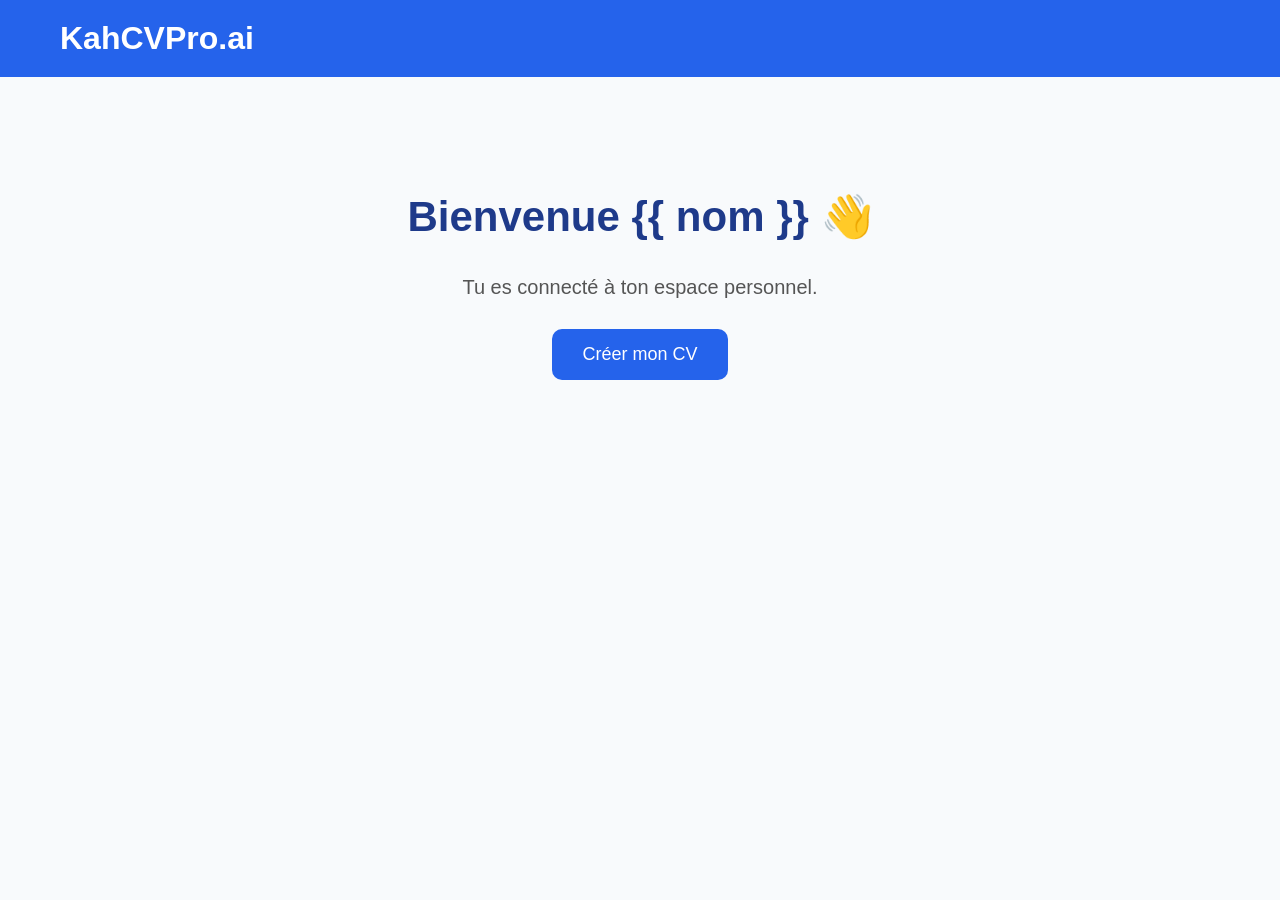
==== templates/dashboard.html @ e5d5675c "Ajout creation CV PDF et amelioration IA" ====
<!DOCTYPE html>
<html lang="fr">
<head>
    <meta charset="UTF-8">
    <meta name="viewport" content="width=device-width, initial-scale=1.0">
    <title>Tableau de bord - KahCVPro.ai</title>
    <link rel="stylesheet" href="/static/css/style.css">
</head>
<body>

<header>
    <h1>KahCVPro.ai</h1>
</header>

<section class="hero">
    <h2>Bienvenue {{ nom }} 👋</h2>

    <p>Tu es connecté à ton espace personnel.</p>

    <button>Créer mon CV</button>
</section>

</body>
</html>
---- static/css/style.css ----
body{
    margin:0;
    font-family:Arial, sans-serif;
    background:#f8fafc;
    color:#333;
}

header{
    display:flex;
    justify-content:space-between;
    align-items:center;
    padding:20px 60px;
    background:#2563eb;
    color:white;
}

header h1{
    margin:0;
}

nav a{
    color:white;
    text-decoration:none;
    margin-left:20px;
    font-weight:bold;
}

nav a:hover{
    text-decoration:underline;
}

.hero{
    text-align:center;
    padding:80px 20px;
}


.hero h2{
    font-size:42px;
    color:#1e3a8a;
}

.hero p{
    font-size:20px;
    color:#555;
    margin-bottom:30px;
}


form{
    max-width:600px;
    margin:auto;
    background:white;
    padding:30px;
    border-radius:15px;
    box-shadow:0 5px 20px rgba(0,0,0,0.1);
}


input,
textarea{
    width:90%;
    padding:12px;
    border:1px solid #ddd;
    border-radius:8px;
    font-size:16px;
}


textarea{
    resize:vertical;
}


button{
    background:#2563eb;
    color:white;
    border:none;
    padding:15px 30px;
    border-radius:10px;
    font-size:18px;
    cursor:pointer;
}


button:hover{
    background:#1d4ed8;
}


/* Style du CV */

.cv-card{
    max-width:800px;
    margin:40px auto;
    background:white;
    padding:40px;
    border-radius:15px;
    box-shadow:0 5px 20px rgba(0,0,0,0.1);
}


.cv-card h2{
    color:#2563eb;
}

.cv-card h3{
    color:#1e3a8a;
}

.cv-card p{
    line-height:1.6;
}
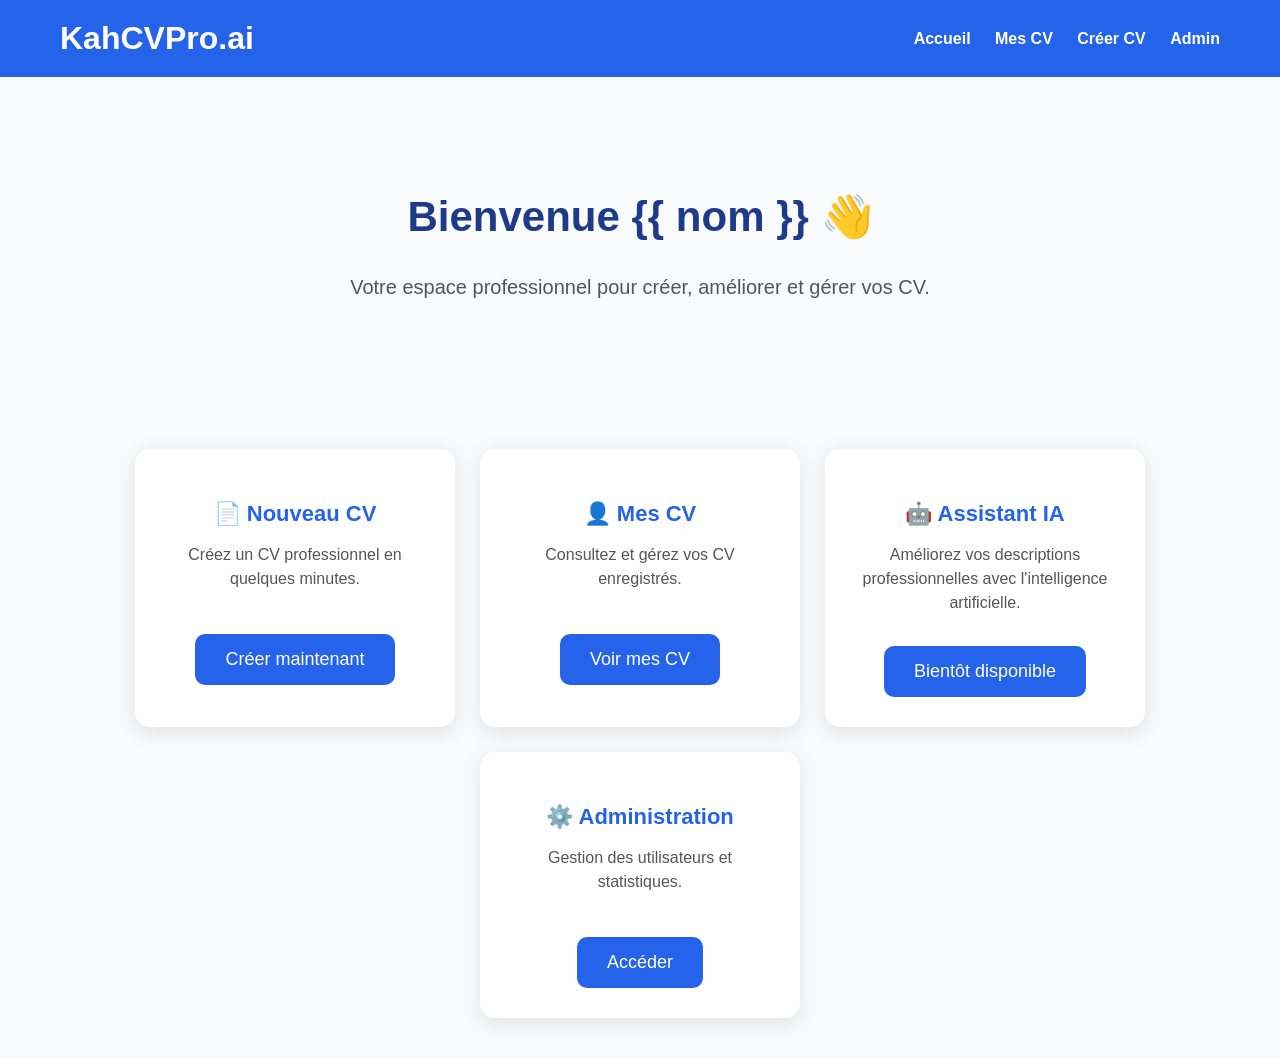
==== commit cd8a6185: "Amelioration du dashboard professionnel" ====
--- a/templates/dashboard.html
+++ b/templates/dashboard.html
@@ -3,22 +3,108 @@
 <head>
     <meta charset="UTF-8">
     <meta name="viewport" content="width=device-width, initial-scale=1.0">
-    <title>Tableau de bord - KahCVPro.ai</title>
+    <title>Dashboard - KahCVPro.ai</title>
     <link rel="stylesheet" href="/static/css/style.css">
 </head>
+
 <body>
 
 <header>
     <h1>KahCVPro.ai</h1>
+
+    <nav>
+        <a href="/">Accueil</a>
+        <a href="/my-cv">Mes CV</a>
+        <a href="/create-cv">Créer CV</a>
+        <a href="/admin">Admin</a>
+    </nav>
 </header>
 
+
 <section class="hero">
+
     <h2>Bienvenue {{ nom }} 👋</h2>
 
-    <p>Tu es connecté à ton espace personnel.</p>
+    <p>
+        Votre espace professionnel pour créer, améliorer et gérer vos CV.
+    </p>
 
-    <button>Créer mon CV</button>
 </section>
+
+
+<section class="dashboard-cards">
+
+
+    <div class="card">
+        <h3>📄 Nouveau CV</h3>
+
+        <p>
+            Créez un CV professionnel en quelques minutes.
+        </p>
+
+        <a href="/create-cv">
+            <button>
+                Créer maintenant
+            </button>
+        </a>
+
+    </div>
+
+
+
+    <div class="card">
+
+        <h3>👤 Mes CV</h3>
+
+        <p>
+            Consultez et gérez vos CV enregistrés.
+        </p>
+
+        <a href="/my-cv">
+            <button>
+                Voir mes CV
+            </button>
+        </a>
+
+    </div>
+
+
+
+    <div class="card">
+
+        <h3>🤖 Assistant IA</h3>
+
+        <p>
+            Améliorez vos descriptions professionnelles avec l'intelligence artificielle.
+        </p>
+
+        <button>
+            Bientôt disponible
+        </button>
+
+    </div>
+
+
+
+    <div class="card">
+
+        <h3>⚙️ Administration</h3>
+
+        <p>
+            Gestion des utilisateurs et statistiques.
+        </p>
+
+        <a href="/admin">
+            <button>
+                Accéder
+            </button>
+        </a>
+
+    </div>
+
+
+</section>
+
 
 </body>
 </html>
--- a/static/css/style.css
+++ b/static/css/style.css
@@ -111,3 +111,146 @@
 .cv-card p{
     line-height:1.6;
 }
+
+/* ===== SECTION FONCTIONNALITÉS ===== */
+
+.features{
+    display:grid;
+    grid-template-columns:repeat(auto-fit,minmax(250px,1fr));
+    gap:30px;
+    padding:60px;
+    background:#eef4ff;
+}
+
+.feature-card{
+    background:white;
+    padding:30px;
+    border-radius:15px;
+    box-shadow:0 10px 20px rgba(0,0,0,.08);
+    transition:.3s;
+}
+
+.feature-card:hover{
+    transform:translateY(-8px);
+}
+
+.feature-card h3{
+    color:#2563eb;
+    margin-bottom:15px;
+}
+
+.feature-card p{
+    color:#555;
+    line-height:1.6;
+}
+
+
+/* ===== FOOTER ===== */
+
+footer{
+    background:#1e3a8a;
+    color:white;
+    text-align:center;
+    padding:25px;
+    margin-top:40px;
+}
+
+
+/* ===== RESPONSIVE ===== */
+
+@media(max-width:768px){
+
+header{
+    flex-direction:column;
+    text-align:center;
+    padding:20px;
+}
+
+nav{
+    margin-top:15px;
+}
+
+nav a{
+    display:block;
+    margin:10px 0;
+}
+
+.hero h2{
+    font-size:32px;
+}
+
+.hero p{
+    font-size:18px;
+}
+
+.features{
+    padding:30px;
+}
+
+}
+.dashboard-cards{
+    display:grid;
+    grid-template-columns:repeat(auto-fit,minmax(250px,1fr));
+    gap:25px;
+    padding:40px;
+}
+
+.card{
+    background:white;
+    padding:25px;
+    border-radius:15px;
+    box-shadow:0 10px 20px rgba(0,0,0,.08);
+    text-align:center;
+}
+
+.card h3{
+    color:#2563eb;
+    margin-bottom:10px;
+}
+
+.card p{
+    color:#666;
+}
+/* Dashboard */
+
+.dashboard-cards{
+    display:flex;
+    justify-content:center;
+    gap:25px;
+    flex-wrap:wrap;
+    padding:40px 20px;
+}
+
+
+.card{
+    background:white;
+    width:260px;
+    padding:30px;
+    border-radius:15px;
+    text-align:center;
+    box-shadow:0 5px 20px rgba(0,0,0,0.1);
+    transition:0.3s;
+}
+
+
+.card:hover{
+    transform:translateY(-5px);
+}
+
+
+.card h3{
+    color:#2563eb;
+    font-size:22px;
+}
+
+
+.card p{
+    color:#555;
+    line-height:1.5;
+    min-height:60px;
+}
+
+
+.card button{
+    margin-top:15px;
+}
